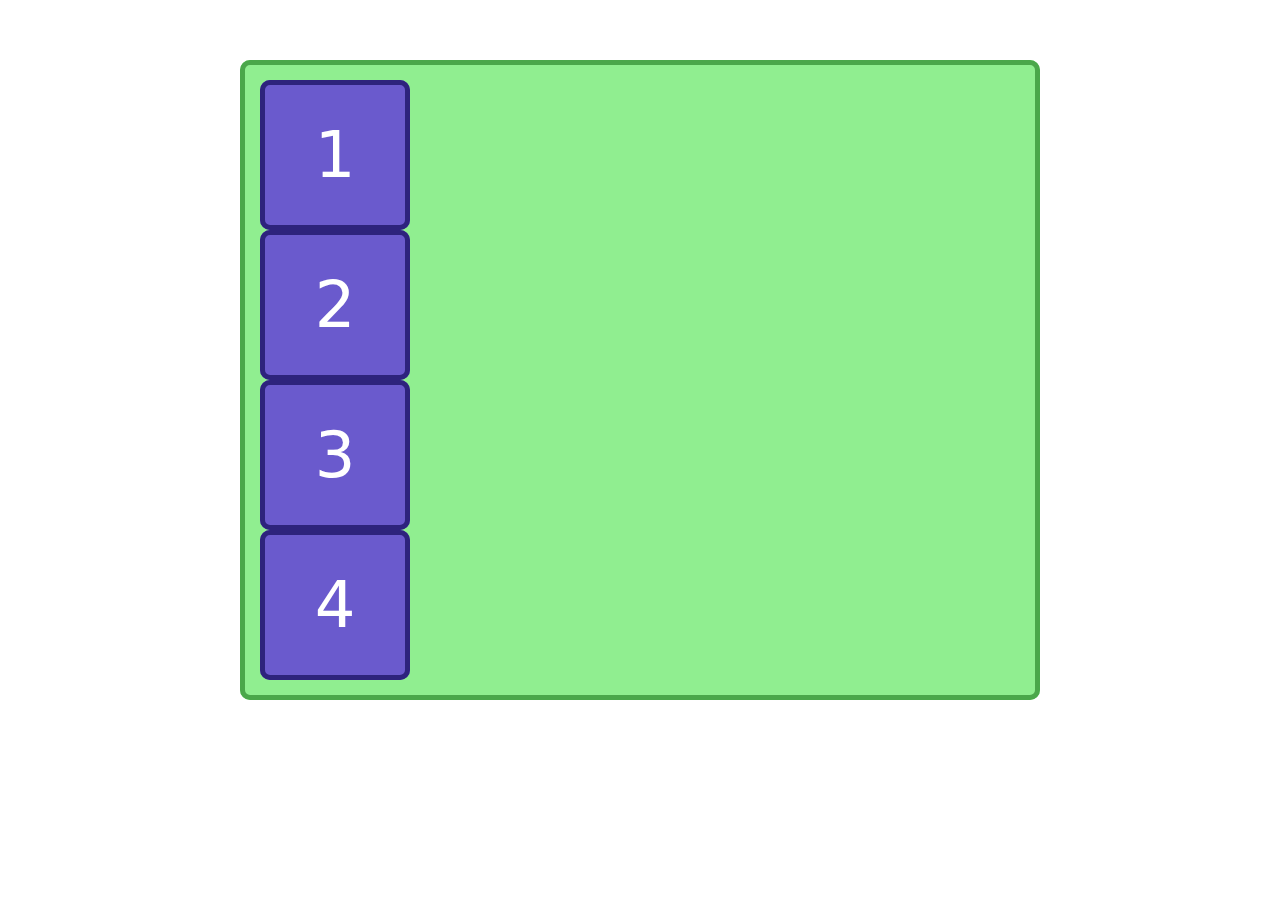
==== theory/flex.html @ 63de9d2e "update readme" ====
<!DOCTYPE html>
<html lang="en">
  <head>
    <meta charset="UTF-8" />
    <meta name="viewport" content="width=device-width, initial-scale=1.0" />
    <title>Flexbox</title>
    <link
      rel="stylesheet"
      href="https://cdn.jsdelivr.net/npm/modern-normalize@2.0.0/modern-normalize.min.css"
    />
    <link rel="stylesheet" href="./flex.css" />
  </head>
  <body>
    <ul class="wrapper">
      <li class="item">1</li>
      <li class="item">2</li>
      <li class="item">3</li>
      <li class="item">4</li>
      <!-- <li class="item">5</li>
      <li class="item">6</li>
      <li class="item">7</li>
      <li class="item">8</li> -->
    </ul>
  </body>
</html>
---- theory/flex.css ----
/* #region */
.wrapper {
  width: 800px;
  /* min-height: 600px; */
  padding: 20px;
  margin: 0 auto;
  margin-top: 60px;

  list-style-type: none;
  border-radius: 10px;
  background-color: lightgreen;
  outline: 5px solid rgb(75, 167, 75);
  outline-offset: -5px;
}

.item {
  width: 150px;
  height: 150px;

  font-size: 64px;
  line-height: 150px;
  color: white;
  text-align: center;

  border-radius: 10px;
  background-color: slateblue;
  outline: 5px solid rgb(45, 35, 125);
  outline-offset: -5px;
}
/* #endregion */

/*=====================================*\
  FLEX BOX
\*=====================================*/
.wrapper {
  /* Default properties */
}
.item {
  /* Default properties */
}
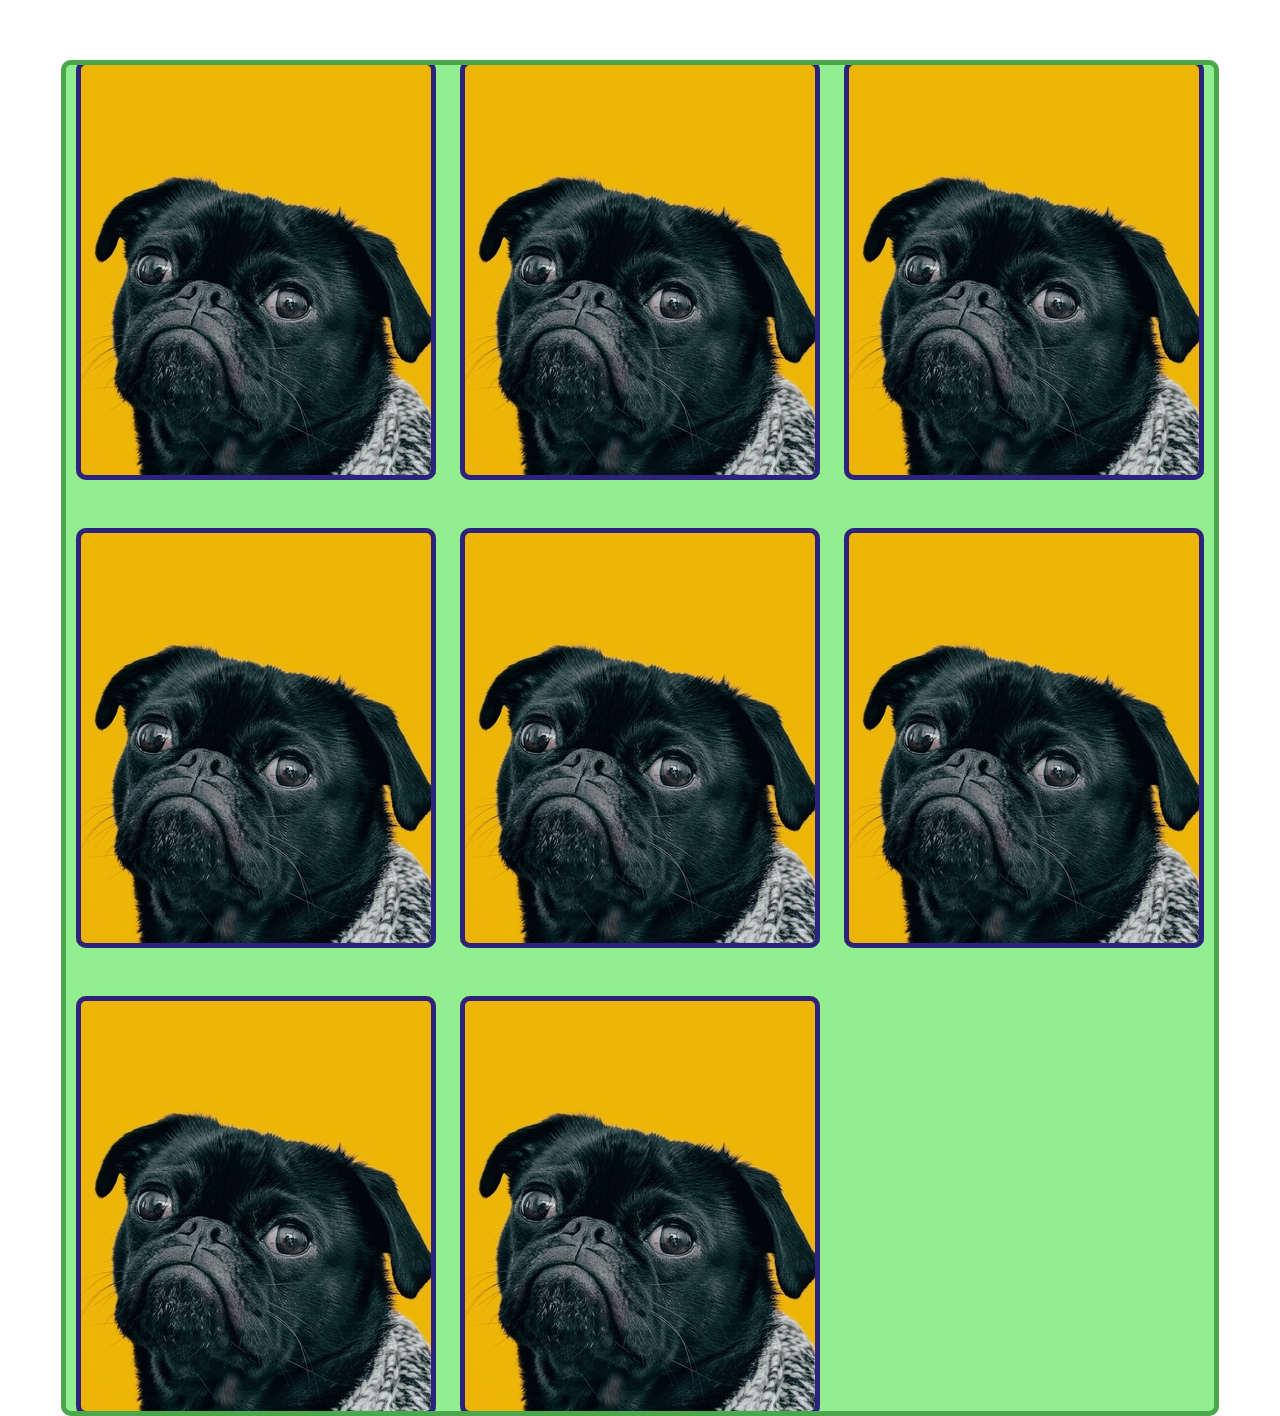
==== commit 0ab3f07a: "add module 03 lesson 02" ====
--- a/theory/flex.html
+++ b/theory/flex.html
@@ -12,14 +12,30 @@
   </head>
   <body>
     <ul class="wrapper">
-      <li class="item">1</li>
-      <li class="item">2</li>
-      <li class="item">3</li>
-      <li class="item">4</li>
-      <!-- <li class="item">5</li>
-      <li class="item">6</li>
-      <li class="item">7</li>
-      <li class="item">8</li> -->
+      <li class="item">
+        <img src="./mops.jpg" alt="" />
+      </li>
+      <li class="item">
+        <img src="./mops.jpg" alt="" />
+      </li>
+      <li class="item">
+        <img src="./mops.jpg" alt="" />
+      </li>
+      <li class="item">
+        <img src="./mops.jpg" alt="" />
+      </li>
+      <li class="item">
+        <img src="./mops.jpg" alt="" />
+      </li>
+      <li class="item">
+        <img src="./mops.jpg" alt="" />
+      </li>
+      <li class="item">
+        <img src="./mops.jpg" alt="" />
+      </li>
+      <li class="item">
+        <img src="./mops.jpg" alt="" />
+      </li>
     </ul>
   </body>
 </html>
--- a/theory/flex.css
+++ b/theory/flex.css
@@ -1,8 +1,9 @@
 /* #region */
 .wrapper {
-  width: 800px;
+  /* width: 800px; */
+  width: 1158px;
   /* min-height: 600px; */
-  padding: 20px;
+  padding: 0 15px;
   margin: 0 auto;
   margin-top: 60px;
 
@@ -15,7 +16,7 @@
 
 .item {
   width: 150px;
-  height: 150px;
+  height: 420px;
 
   font-size: 64px;
   line-height: 150px;
@@ -33,8 +34,39 @@
   FLEX BOX
 \*=====================================*/
 .wrapper {
+  display: flex;
+  flex-wrap: wrap;
+  column-gap: 24px;
+  row-gap: 48px;
+
   /* Default properties */
+  /* flex-direction: row; */
+  /* justify-content: flex-start; */
+  /* align-items: stretch; */
+  /* flex-wrap: nowrap; */
 }
 .item {
+  width: calc((100% - 24px * 2) / 3);
+  overflow: hidden;
+  /* margin-right: 20px;
+  margin-bottom: 20px; */
   /* Default properties */
+  flex-grow: 0;
+  flex-shrink: 1;
 }
+.item:nth-child(5) {
+  /* margin-right: 0; */
+}
+/*=====================================*\
+  Images settings
+\*=====================================*/
+img {
+  display: block;
+  /* max-width: 100%;
+  height: auto; */
+  width: 100%;
+  height: 100%;
+
+  object-position: center;
+  object-fit: none;
+}
